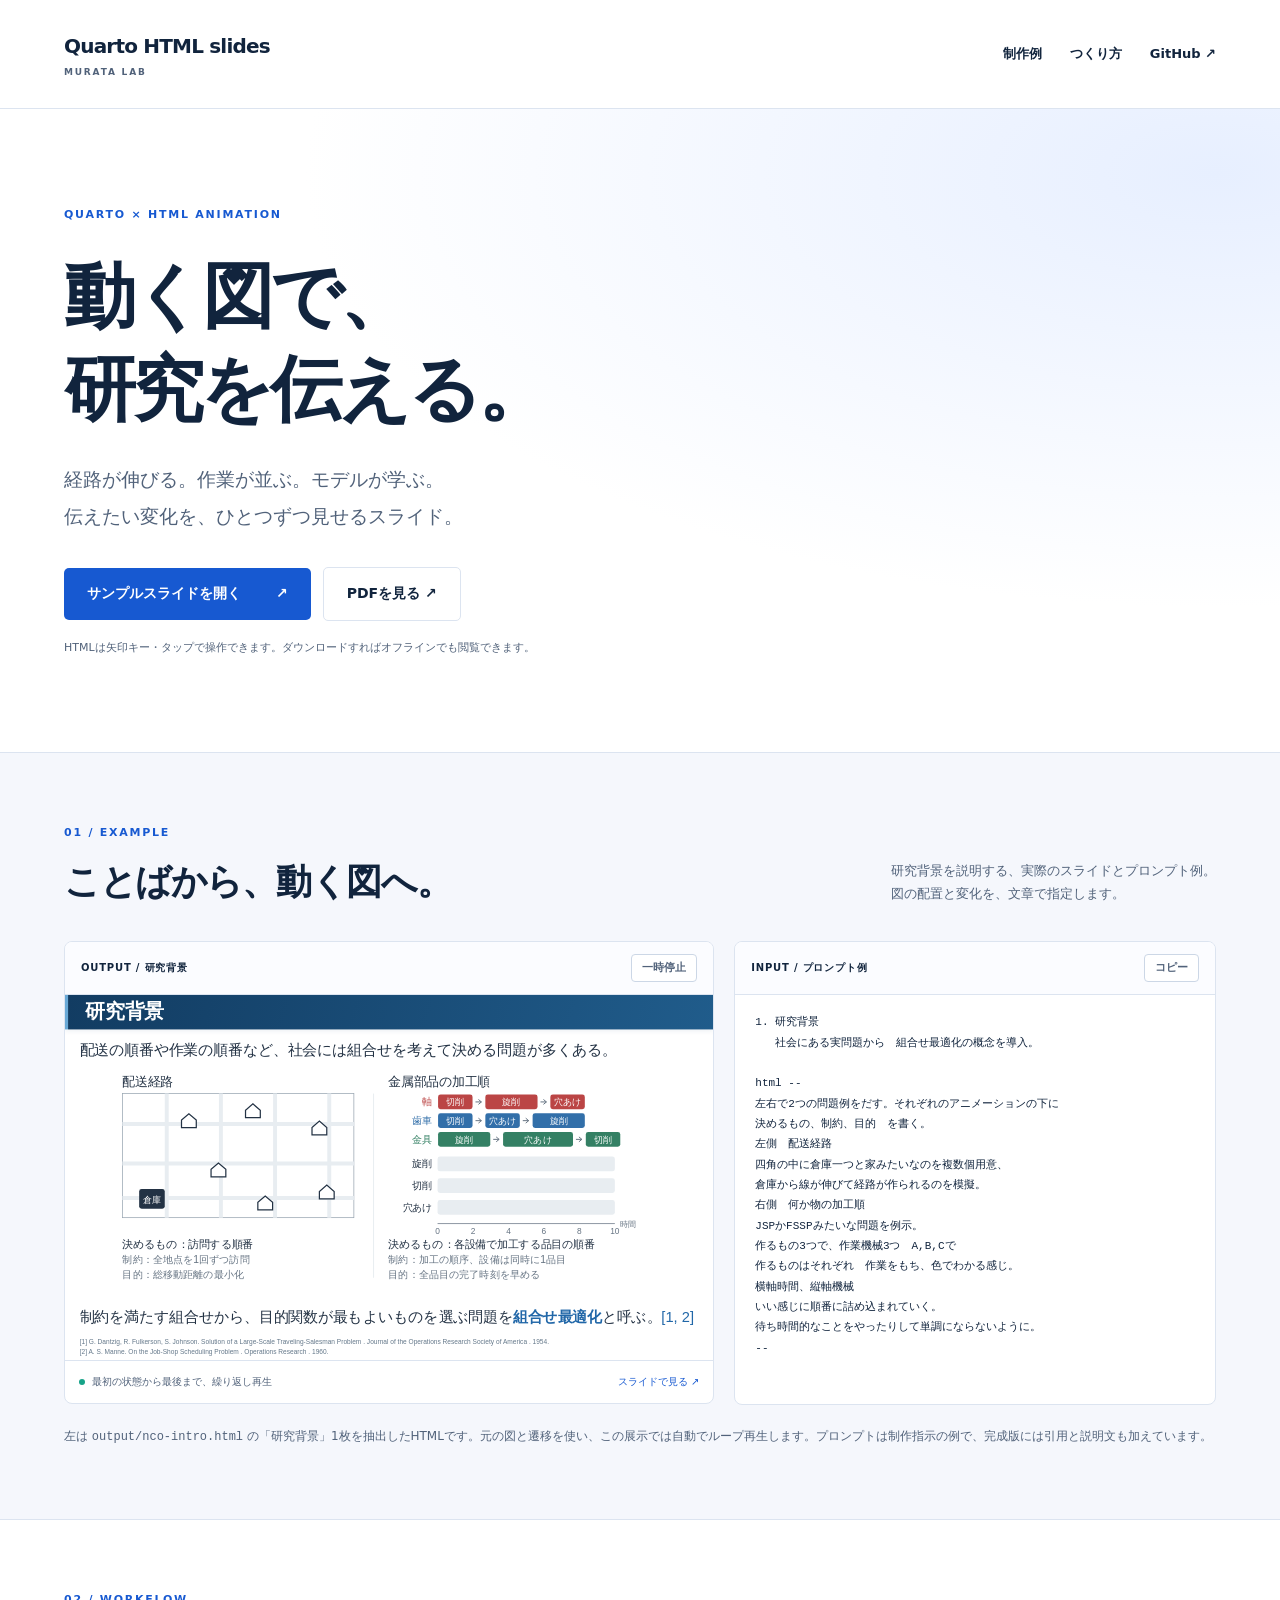
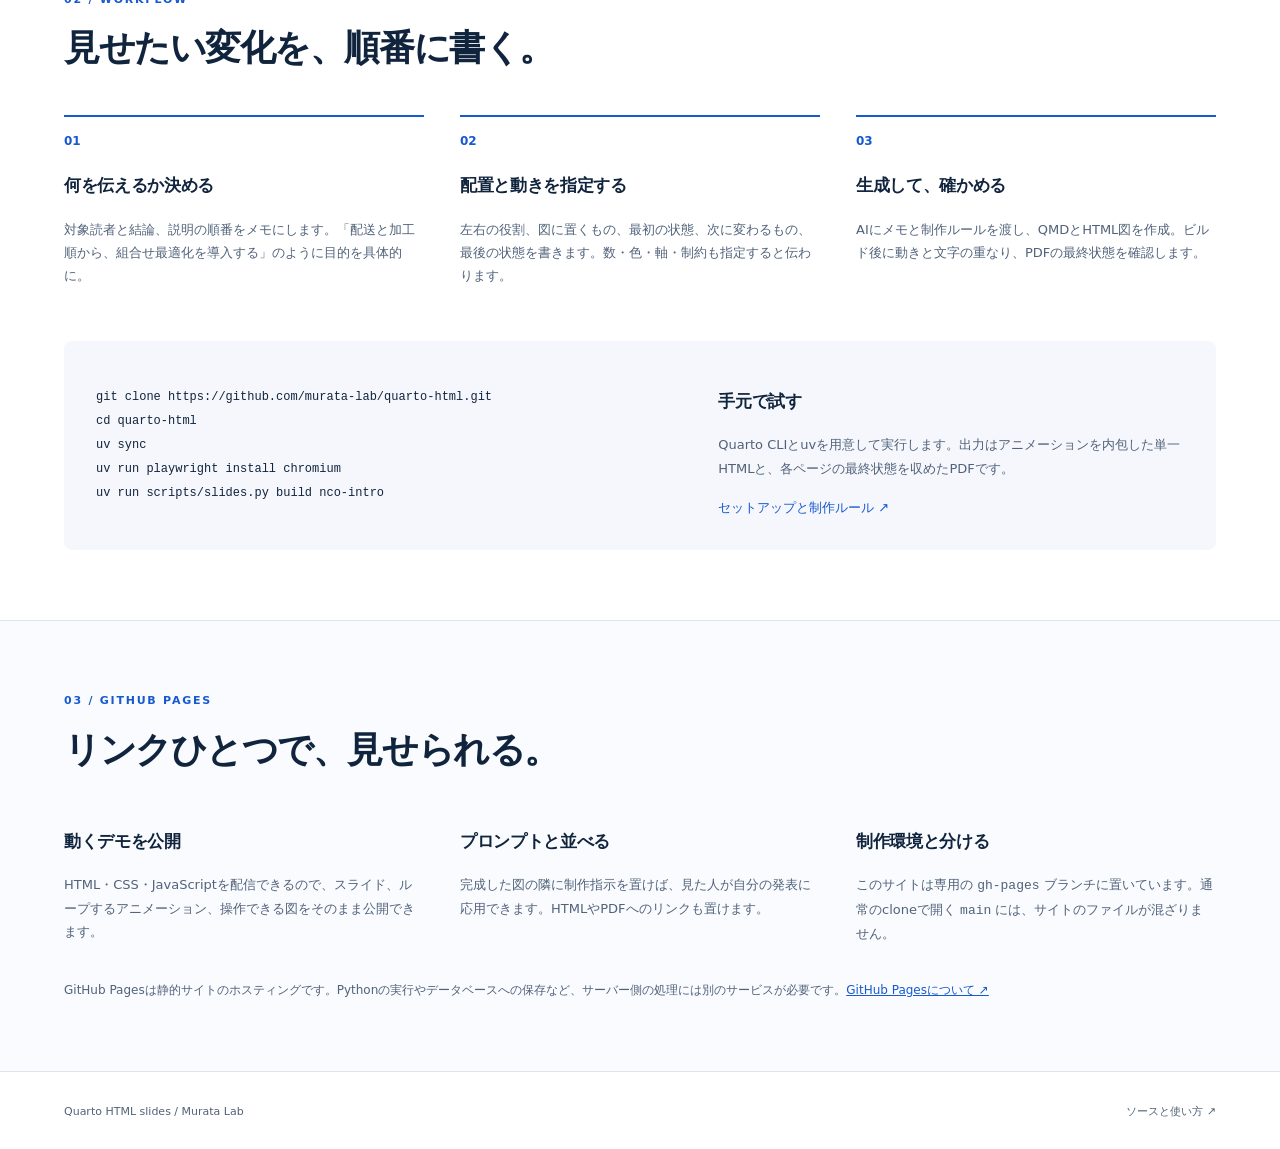
==== index.html @ 29a983b2 "Publish animation examples and slides on GitHub Pages" ====
<!doctype html>
<html lang="ja">
<head>
<meta charset="utf-8"><meta name="viewport" content="width=device-width,initial-scale=1">
<meta name="description" content="QuartoとHTMLでつくる、動く研究発表スライド。実際のアニメーションとプロンプトを並べて紹介します。">
<title>動く図で、研究を伝える。 | Quarto HTML slides</title>
<link rel="stylesheet" href="site.css">
<script src="site.js" defer></script>
</head>
<body>
<header><a class="brand" href="./">Quarto HTML slides<span>MURATA LAB</span></a><nav aria-label="メイン"><a href="#example">制作例</a><a href="#how">つくり方</a><a href="https://github.com/murata-lab/quarto-html">GitHub ↗</a></nav></header>
<main>
<section class="hero">
<div class="eyebrow">QUARTO × HTML ANIMATION</div>
<h1>動く図で、<br>研究を伝える。</h1>
<p class="lead">経路が伸びる。作業が並ぶ。モデルが学ぶ。<br>伝えたい変化を、ひとつずつ見せるスライド。</p>
<div class="links"><a class="primary" href="nco-intro.html">サンプルスライドを開く <span>↗</span></a><a class="secondary" href="nco-intro.pdf">PDFを見る ↗</a></div>
<p class="caption">HTMLは矢印キー・タップで操作できます。ダウンロードすればオフラインでも閲覧できます。</p>
</section>
<section id="example" class="example section">
<div class="section-heading"><div><div class="eyebrow">01 / EXAMPLE</div><h2>ことばから、動く図へ。</h2></div><p>研究背景を説明する、実際のスライドとプロンプト例。<br>図の配置と変化を、文章で指定します。</p></div>
<div class="showcase">
<div class="preview-panel"><div class="panel-label"><span>OUTPUT / 研究背景</span><button id="pause" type="button" aria-pressed="false">一時停止</button></div><div class="preview"><iframe id="demo" src="background.html" title="研究背景：配送経路と加工順のアニメーション" loading="lazy"></iframe></div><div class="preview-caption"><span class="dot"></span><span>最初の状態から最後まで、繰り返し再生</span><a href="nco-intro.html#3/0">スライドで見る ↗</a></div></div>
<div class="prompt-panel"><div class="panel-label"><span>INPUT / プロンプト例</span><button id="copy" type="button">コピー</button></div><pre id="prompt">1. 研究背景
   社会にある実問題から　組合せ最適化の概念を導入。

html --
左右で2つの問題例をだす。それぞれのアニメーションの下に
決めるもの、制約、目的　を書く。
左側　配送経路
四角の中に倉庫一つと家みたいなのを複数個用意、
倉庫から線が伸びて経路が作られるのを模擬。
右側　何か物の加工順
JSPかFSSPみたいな問題を例示。
作るもの3つで、作業機械3つ　A,B,Cで
作るものはそれぞれ　作業をもち、色でわかる感じ。
横軸時間、縦軸機械
いい感じに順番に詰め込まれていく。
待ち時間的なことをやったりして単調にならないように。
--</pre><span id="copy-status" role="status"></span></div>
</div>
<p class="note">左は <code>output/nco-intro.html</code> の「研究背景」1枚を抽出したHTMLです。元の図と遷移を使い、この展示では自動でループ再生します。プロンプトは制作指示の例で、完成版には引用と説明文も加えています。</p>
</section>
<section id="how" class="section how"><div class="eyebrow">02 / WORKFLOW</div><h2>見せたい変化を、順番に書く。</h2><div class="steps"><article><span>01</span><h3>何を伝えるか決める</h3><p>対象読者と結論、説明の順番をメモにします。「配送と加工順から、組合せ最適化を導入する」のように目的を具体的に。</p></article><article><span>02</span><h3>配置と動きを指定する</h3><p>左右の役割、図に置くもの、最初の状態、次に変わるもの、最後の状態を書きます。数・色・軸・制約も指定すると伝わります。</p></article><article><span>03</span><h3>生成して、確かめる</h3><p>AIにメモと制作ルールを渡し、QMDとHTML図を作成。ビルド後に動きと文字の重なり、PDFの最終状態を確認します。</p></article></div><div class="code-row"><pre><code>git clone https://github.com/murata-lab/quarto-html.git
cd quarto-html
uv sync
uv run playwright install chromium
uv run scripts/slides.py build nco-intro</code></pre><div><h3>手元で試す</h3><p>Quarto CLIとuvを用意して実行します。出力はアニメーションを内包した単一HTMLと、各ページの最終状態を収めたPDFです。</p><a href="https://github.com/murata-lab/quarto-html#準備">セットアップと制作ルール ↗</a></div></div></section>
<section class="section hosting"><div class="eyebrow">03 / GITHUB PAGES</div><h2>リンクひとつで、見せられる。</h2><div class="hosting-grid"><article><h3>動くデモを公開</h3><p>HTML・CSS・JavaScriptを配信できるので、スライド、ループするアニメーション、操作できる図をそのまま公開できます。</p></article><article><h3>プロンプトと並べる</h3><p>完成した図の隣に制作指示を置けば、見た人が自分の発表に応用できます。HTMLやPDFへのリンクも置けます。</p></article><article><h3>制作環境と分ける</h3><p>このサイトは専用の <code>gh-pages</code> ブランチに置いています。通常のcloneで開く <code>main</code> には、サイトのファイルが混ざりません。</p></article></div><p class="note">GitHub Pagesは静的サイトのホスティングです。Pythonの実行やデータベースへの保存など、サーバー側の処理には別のサービスが必要です。<a href="https://docs.github.com/en/pages/getting-started-with-github-pages/what-is-github-pages">GitHub Pagesについて ↗</a></p></section>
</main>
<footer><span>Quarto HTML slides / Murata Lab</span><a href="https://github.com/murata-lab/quarto-html">ソースと使い方 ↗</a></footer>
</body></html>
---- site.css ----
:root{color-scheme:light;--ink:#11243d;--muted:#51627a;--blue:#1759d1;--line:#dce4f0;--paper:#f5f7fc}*{box-sizing:border-box}html{scroll-behavior:smooth;scroll-padding-top:24px}body{margin:0;background:#fff;color:var(--ink);font-family:Inter,"Noto Sans JP",system-ui,-apple-system,sans-serif;line-height:1.8}a{color:inherit;text-decoration:none}a:hover{text-decoration:underline}button{font:inherit;cursor:pointer}a:focus-visible,button:focus-visible{outline:3px solid #2087d0;outline-offset:4px}header,main,footer{max-width:1504px;margin:auto}header{display:flex;justify-content:space-between;align-items:center;padding:28px 64px;border-bottom:1px solid var(--line)}.brand{font-weight:750;letter-spacing:-.04em;font-size:20px}.brand span{display:block;font-size:9px;letter-spacing:.2em;color:var(--muted)}nav{display:flex;gap:28px;font-size:13px;font-weight:600}.hero{padding:96px 64px 84px;background:radial-gradient(ellipse at 95% 10%,#e7efff,transparent 53%)}.eyebrow{font-size:11px;letter-spacing:.16em;color:var(--blue);font-weight:750}.hero h1{font-size:clamp(44px,5.6vw,78px);line-height:1.3;letter-spacing:-.055em;margin:25px 0}.lead{font-size:19px;color:var(--muted);line-height:1.95}.links{display:flex;gap:12px;margin-top:32px;align-items:center}.primary,.secondary{display:inline-flex;align-items:center;gap:35px;padding:13px 23px;border-radius:5px;font-size:14px;font-weight:650}.primary{background:var(--blue);color:white}.secondary{border:1px solid var(--line);background:white}.caption{font-size:11px;color:var(--muted);margin-top:17px}.section{padding:70px 64px;border-top:1px solid var(--line)}h2{font-size:clamp(25px,3vw,36px);letter-spacing:-.04em;line-height:1.5;margin:12px 0 32px}.section-heading{display:flex;justify-content:space-between;align-items:center;gap:24px}.section-heading p{font-size:13px;color:var(--muted)}.example{background:var(--paper)}.showcase{display:grid;grid-template-columns:minmax(0,1.35fr) minmax(0,1fr);gap:20px;align-items:start}.preview-panel,.prompt-panel{border:1px solid var(--line);border-radius:8px;overflow:hidden;background:white;min-width:0}.panel-label{padding:12px 16px;display:flex;justify-content:space-between;align-items:center;background:#fbfcff;border-bottom:1px solid var(--line);font-size:10px;font-weight:700;letter-spacing:.08em;min-height:53px}.panel-label button{border:1px solid #ccd7e6;background:white;color:var(--muted);padding:3px 10px;border-radius:4px;font-size:11px;letter-spacing:0}.preview{aspect-ratio:16/9;background:white}.preview iframe{width:100%;height:100%;border:0;display:block}.preview-caption{border-top:1px solid var(--line);padding:12px 14px;font-size:10px;color:var(--muted);display:flex;align-items:center;gap:7px;flex-wrap:wrap}.preview-caption a{margin-left:auto;color:var(--blue)}.dot{width:6px;height:6px;border-radius:50%;background:#16a388}.prompt-panel pre{padding:17px 20px;margin:0;font-family:ui-monospace,"Noto Sans JP",monospace;font-size:11px;line-height:1.85;white-space:pre-wrap;overflow-wrap:anywhere}.prompt-panel [role=status]{font-size:11px;padding:0 20px;color:var(--blue)}.note{font-size:12px;color:var(--muted);margin:20px 0 0;line-height:1.9}.note a{color:var(--blue);text-decoration:underline}.steps{display:grid;grid-template-columns:repeat(3,1fr);gap:36px;margin:40px 0}.steps article>span{font-size:12px;color:var(--blue);font-weight:750;border-top:2px solid var(--blue);display:block;padding-top:14px}h3{font-size:17px;letter-spacing:-.02em}article p,.code-row p{font-size:13px;color:var(--muted)}.code-row{display:grid;grid-template-columns:1.25fr 1fr;gap:40px;align-items:center;background:var(--paper);border-radius:8px;padding:28px 32px}.code-row pre{font-size:12px;white-space:pre-wrap;overflow-wrap:anywhere;margin:0;line-height:2}.code-row a{font-size:13px;color:var(--blue)}.hosting{background:#f9fbfe}.hosting-grid{display:grid;grid-template-columns:repeat(3,1fr);gap:36px}footer{display:flex;justify-content:space-between;padding:30px 64px;color:var(--muted);font-size:11px;border-top:1px solid var(--line)}@media(min-width:1600px){.showcase{grid-template-columns:1.6fr 1fr}}@media(max-width:1000px){header{padding:22px 28px}.hero,.section{padding:56px 28px}.showcase{grid-template-columns:1fr}.prompt-panel pre{font-size:12px}.section-heading{display:block}.steps,.hosting-grid{gap:22px}.code-row{grid-template-columns:1fr;gap:16px}.caption{max-width:500px}}@media(max-width:600px){header{padding:18px 20px}.brand{font-size:16px}nav{gap:15px;font-size:11px}nav a:nth-child(2){display:none}.hero,.section{padding:44px 20px}.hero h1{font-size:44px}.lead{font-size:15px}.links{align-items:stretch;flex-direction:column;max-width:320px}.links a{justify-content:space-between}.steps,.hosting-grid{grid-template-columns:1fr;gap:16px}.steps{margin:25px 0}.steps article p{margin-bottom:0}.code-row{padding:20px}.code-row pre{font-size:10px}.panel-label{padding:10px 12px}.preview-caption{font-size:9px}.prompt-panel pre{font-size:11px;padding:16px}footer{padding:24px 20px;gap:20px}.section-heading p br{display:none}}@media(prefers-reduced-motion:reduce){html{scroll-behavior:auto}}
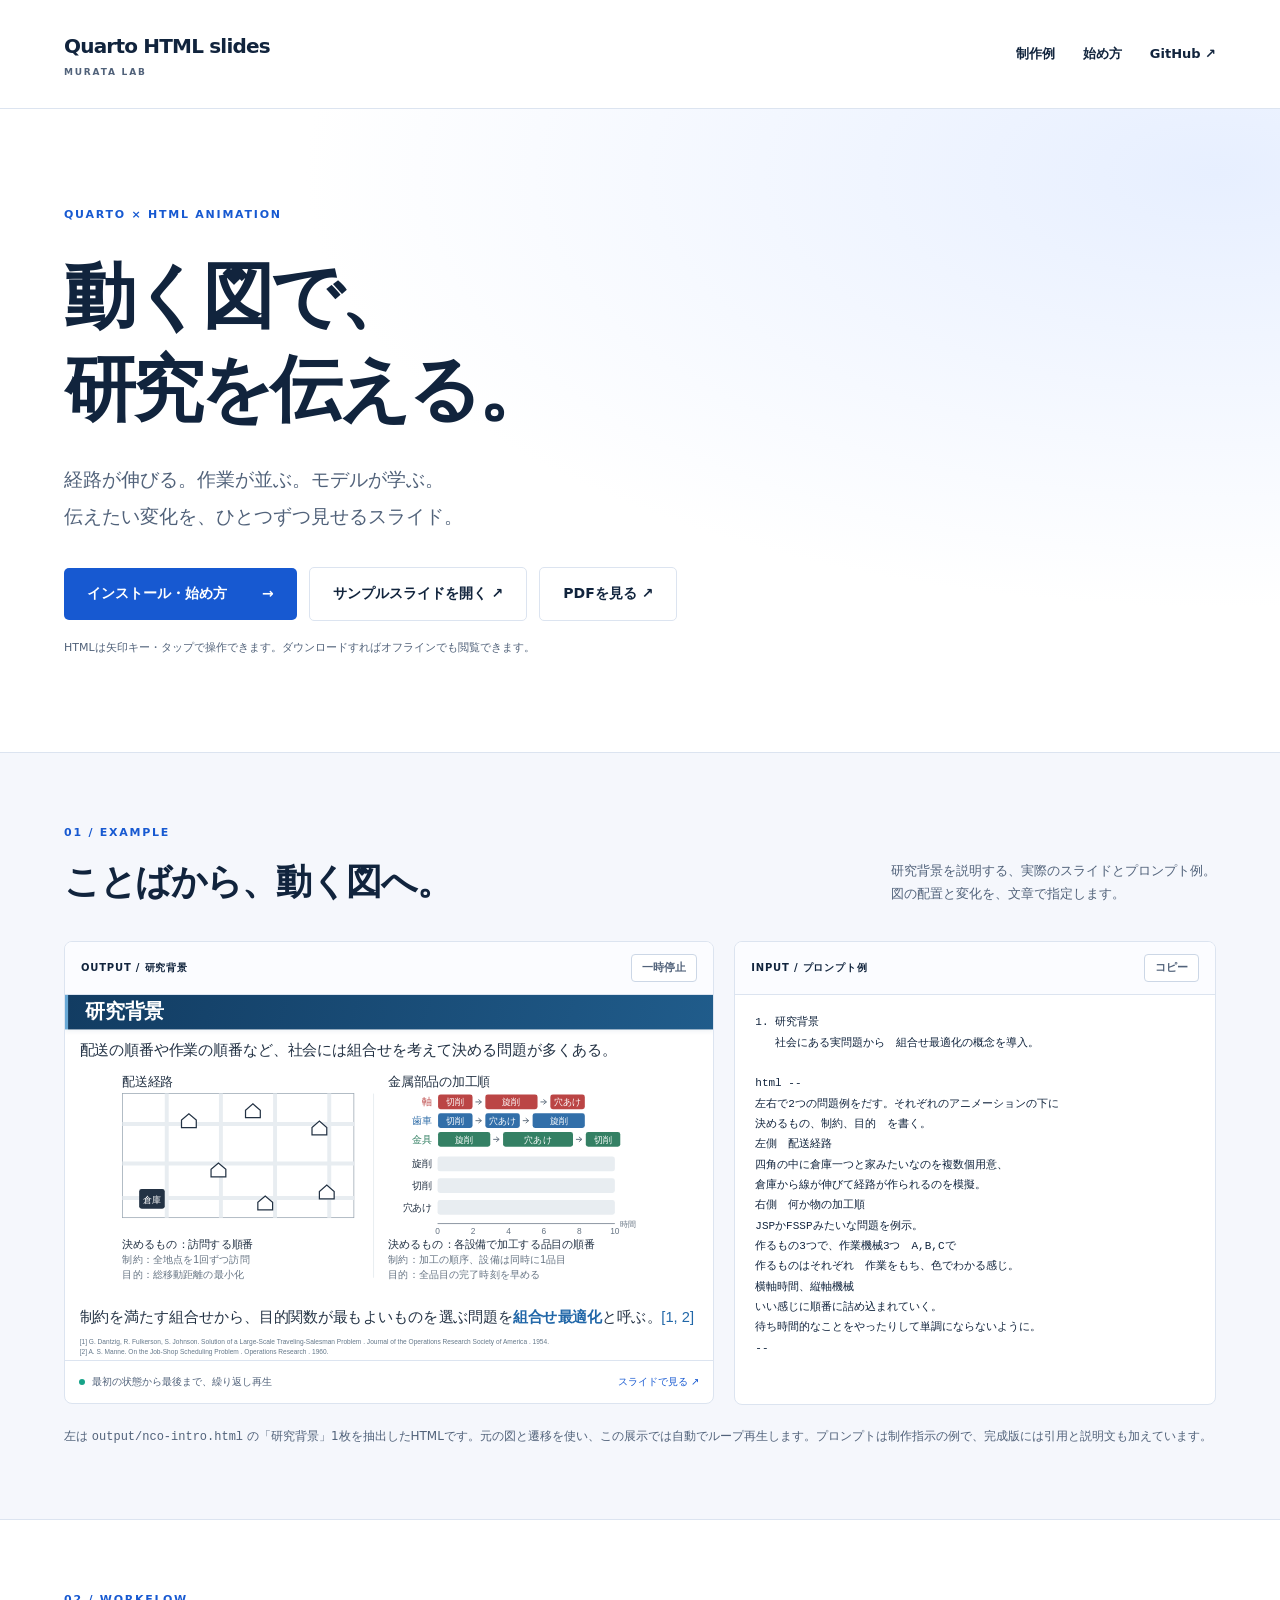
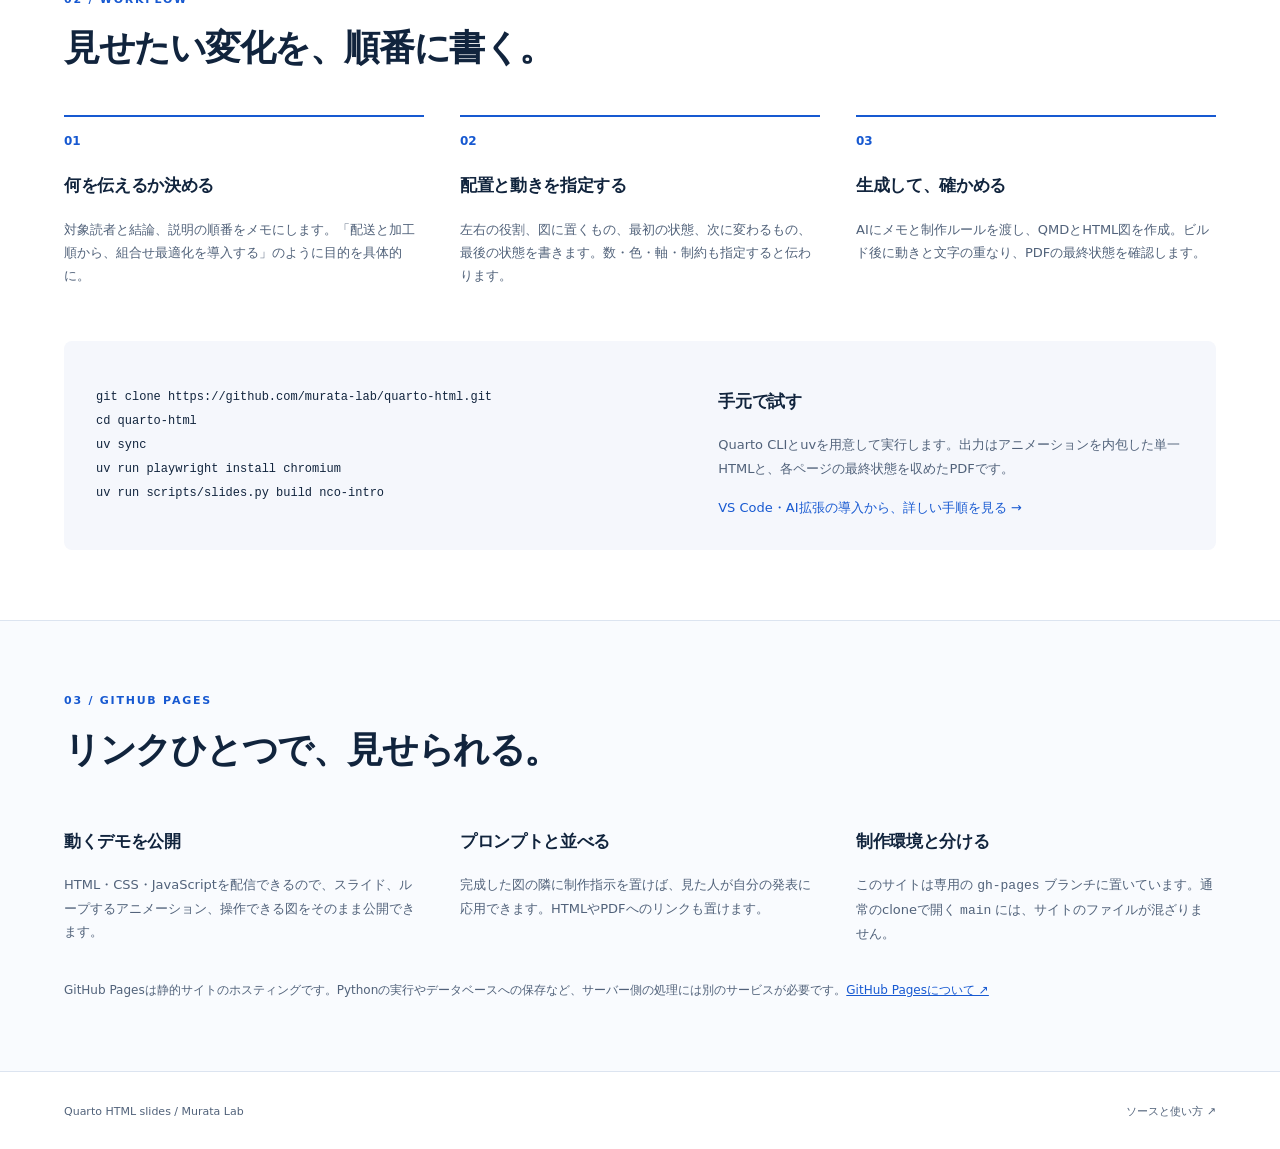
==== commit d0f77913: "Add expandable installation and getting started guide" ====
--- a/index.html
+++ b/index.html
@@ -8,13 +8,13 @@
 <script src="site.js" defer></script>
 </head>
 <body>
-<header><a class="brand" href="./">Quarto HTML slides<span>MURATA LAB</span></a><nav aria-label="メイン"><a href="#example">制作例</a><a href="#how">つくり方</a><a href="https://github.com/murata-lab/quarto-html">GitHub ↗</a></nav></header>
+<header><a class="brand" href="./">Quarto HTML slides<span>MURATA LAB</span></a><nav aria-label="メイン"><a href="#example">制作例</a><a href="getting-started.html">始め方</a><a href="https://github.com/murata-lab/quarto-html">GitHub ↗</a></nav></header>
 <main>
 <section class="hero">
 <div class="eyebrow">QUARTO × HTML ANIMATION</div>
 <h1>動く図で、<br>研究を伝える。</h1>
 <p class="lead">経路が伸びる。作業が並ぶ。モデルが学ぶ。<br>伝えたい変化を、ひとつずつ見せるスライド。</p>
-<div class="links"><a class="primary" href="nco-intro.html">サンプルスライドを開く <span>↗</span></a><a class="secondary" href="nco-intro.pdf">PDFを見る ↗</a></div>
+<div class="links"><a class="primary" href="getting-started.html">インストール・始め方 <span>→</span></a><a class="secondary" href="nco-intro.html">サンプルスライドを開く ↗</a><a class="secondary" href="nco-intro.pdf">PDFを見る ↗</a></div>
 <p class="caption">HTMLは矢印キー・タップで操作できます。ダウンロードすればオフラインでも閲覧できます。</p>
 </section>
 <section id="example" class="example section">
@@ -45,7 +45,7 @@
 cd quarto-html
 uv sync
 uv run playwright install chromium
-uv run scripts/slides.py build nco-intro</code></pre><div><h3>手元で試す</h3><p>Quarto CLIとuvを用意して実行します。出力はアニメーションを内包した単一HTMLと、各ページの最終状態を収めたPDFです。</p><a href="https://github.com/murata-lab/quarto-html#準備">セットアップと制作ルール ↗</a></div></div></section>
+uv run scripts/slides.py build nco-intro</code></pre><div><h3>手元で試す</h3><p>Quarto CLIとuvを用意して実行します。出力はアニメーションを内包した単一HTMLと、各ページの最終状態を収めたPDFです。</p><a href="getting-started.html">VS Code・AI拡張の導入から、詳しい手順を見る →</a></div></div></section>
 <section class="section hosting"><div class="eyebrow">03 / GITHUB PAGES</div><h2>リンクひとつで、見せられる。</h2><div class="hosting-grid"><article><h3>動くデモを公開</h3><p>HTML・CSS・JavaScriptを配信できるので、スライド、ループするアニメーション、操作できる図をそのまま公開できます。</p></article><article><h3>プロンプトと並べる</h3><p>完成した図の隣に制作指示を置けば、見た人が自分の発表に応用できます。HTMLやPDFへのリンクも置けます。</p></article><article><h3>制作環境と分ける</h3><p>このサイトは専用の <code>gh-pages</code> ブランチに置いています。通常のcloneで開く <code>main</code> には、サイトのファイルが混ざりません。</p></article></div><p class="note">GitHub Pagesは静的サイトのホスティングです。Pythonの実行やデータベースへの保存など、サーバー側の処理には別のサービスが必要です。<a href="https://docs.github.com/en/pages/getting-started-with-github-pages/what-is-github-pages">GitHub Pagesについて ↗</a></p></section>
 </main>
 <footer><span>Quarto HTML slides / Murata Lab</span><a href="https://github.com/murata-lab/quarto-html">ソースと使い方 ↗</a></footer>
--- a/site.css
+++ b/site.css
@@ -1 +1 @@
-:root{color-scheme:light;--ink:#11243d;--muted:#51627a;--blue:#1759d1;--line:#dce4f0;--paper:#f5f7fc}*{box-sizing:border-box}html{scroll-behavior:smooth;scroll-padding-top:24px}body{margin:0;background:#fff;color:var(--ink);font-family:Inter,"Noto Sans JP",system-ui,-apple-system,sans-serif;line-height:1.8}a{color:inherit;text-decoration:none}a:hover{text-decoration:underline}button{font:inherit;cursor:pointer}a:focus-visible,button:focus-visible{outline:3px solid #2087d0;outline-offset:4px}header,main,footer{max-width:1504px;margin:auto}header{display:flex;justify-content:space-between;align-items:center;padding:28px 64px;border-bottom:1px solid var(--line)}.brand{font-weight:750;letter-spacing:-.04em;font-size:20px}.brand span{display:block;font-size:9px;letter-spacing:.2em;color:var(--muted)}nav{display:flex;gap:28px;font-size:13px;font-weight:600}.hero{padding:96px 64px 84px;background:radial-gradient(ellipse at 95% 10%,#e7efff,transparent 53%)}.eyebrow{font-size:11px;letter-spacing:.16em;color:var(--blue);font-weight:750}.hero h1{font-size:clamp(44px,5.6vw,78px);line-height:1.3;letter-spacing:-.055em;margin:25px 0}.lead{font-size:19px;color:var(--muted);line-height:1.95}.links{display:flex;gap:12px;margin-top:32px;align-items:center}.primary,.secondary{display:inline-flex;align-items:center;gap:35px;padding:13px 23px;border-radius:5px;font-size:14px;font-weight:650}.primary{background:var(--blue);color:white}.secondary{border:1px solid var(--line);background:white}.caption{font-size:11px;color:var(--muted);margin-top:17px}.section{padding:70px 64px;border-top:1px solid var(--line)}h2{font-size:clamp(25px,3vw,36px);letter-spacing:-.04em;line-height:1.5;margin:12px 0 32px}.section-heading{display:flex;justify-content:space-between;align-items:center;gap:24px}.section-heading p{font-size:13px;color:var(--muted)}.example{background:var(--paper)}.showcase{display:grid;grid-template-columns:minmax(0,1.35fr) minmax(0,1fr);gap:20px;align-items:start}.preview-panel,.prompt-panel{border:1px solid var(--line);border-radius:8px;overflow:hidden;background:white;min-width:0}.panel-label{padding:12px 16px;display:flex;justify-content:space-between;align-items:center;background:#fbfcff;border-bottom:1px solid var(--line);font-size:10px;font-weight:700;letter-spacing:.08em;min-height:53px}.panel-label button{border:1px solid #ccd7e6;background:white;color:var(--muted);padding:3px 10px;border-radius:4px;font-size:11px;letter-spacing:0}.preview{aspect-ratio:16/9;background:white}.preview iframe{width:100%;height:100%;border:0;display:block}.preview-caption{border-top:1px solid var(--line);padding:12px 14px;font-size:10px;color:var(--muted);display:flex;align-items:center;gap:7px;flex-wrap:wrap}.preview-caption a{margin-left:auto;color:var(--blue)}.dot{width:6px;height:6px;border-radius:50%;background:#16a388}.prompt-panel pre{padding:17px 20px;margin:0;font-family:ui-monospace,"Noto Sans JP",monospace;font-size:11px;line-height:1.85;white-space:pre-wrap;overflow-wrap:anywhere}.prompt-panel [role=status]{font-size:11px;padding:0 20px;color:var(--blue)}.note{font-size:12px;color:var(--muted);margin:20px 0 0;line-height:1.9}.note a{color:var(--blue);text-decoration:underline}.steps{display:grid;grid-template-columns:repeat(3,1fr);gap:36px;margin:40px 0}.steps article>span{font-size:12px;color:var(--blue);font-weight:750;border-top:2px solid var(--blue);display:block;padding-top:14px}h3{font-size:17px;letter-spacing:-.02em}article p,.code-row p{font-size:13px;color:var(--muted)}.code-row{display:grid;grid-template-columns:1.25fr 1fr;gap:40px;align-items:center;background:var(--paper);border-radius:8px;padding:28px 32px}.code-row pre{font-size:12px;white-space:pre-wrap;overflow-wrap:anywhere;margin:0;line-height:2}.code-row a{font-size:13px;color:var(--blue)}.hosting{background:#f9fbfe}.hosting-grid{display:grid;grid-template-columns:repeat(3,1fr);gap:36px}footer{display:flex;justify-content:space-between;padding:30px 64px;color:var(--muted);font-size:11px;border-top:1px solid var(--line)}@media(min-width:1600px){.showcase{grid-template-columns:1.6fr 1fr}}@media(max-width:1000px){header{padding:22px 28px}.hero,.section{padding:56px 28px}.showcase{grid-template-columns:1fr}.prompt-panel pre{font-size:12px}.section-heading{display:block}.steps,.hosting-grid{gap:22px}.code-row{grid-template-columns:1fr;gap:16px}.caption{max-width:500px}}@media(max-width:600px){header{padding:18px 20px}.brand{font-size:16px}nav{gap:15px;font-size:11px}nav a:nth-child(2){display:none}.hero,.section{padding:44px 20px}.hero h1{font-size:44px}.lead{font-size:15px}.links{align-items:stretch;flex-direction:column;max-width:320px}.links a{justify-content:space-between}.steps,.hosting-grid{grid-template-columns:1fr;gap:16px}.steps{margin:25px 0}.steps article p{margin-bottom:0}.code-row{padding:20px}.code-row pre{font-size:10px}.panel-label{padding:10px 12px}.preview-caption{font-size:9px}.prompt-panel pre{font-size:11px;padding:16px}footer{padding:24px 20px;gap:20px}.section-heading p br{display:none}}@media(prefers-reduced-motion:reduce){html{scroll-behavior:auto}}
+:root{color-scheme:light;--ink:#11243d;--muted:#51627a;--blue:#1759d1;--line:#dce4f0;--paper:#f5f7fc}*{box-sizing:border-box}html{scroll-behavior:smooth;scroll-padding-top:24px}body{margin:0;background:#fff;color:var(--ink);font-family:Inter,"Noto Sans JP",system-ui,-apple-system,sans-serif;line-height:1.8}a{color:inherit;text-decoration:none}a:hover{text-decoration:underline}button{font:inherit;cursor:pointer}a:focus-visible,button:focus-visible{outline:3px solid #2087d0;outline-offset:4px}header,main,footer{max-width:1504px;margin:auto}header{display:flex;justify-content:space-between;align-items:center;padding:28px 64px;border-bottom:1px solid var(--line)}.brand{font-weight:750;letter-spacing:-.04em;font-size:20px}.brand span{display:block;font-size:9px;letter-spacing:.2em;color:var(--muted)}nav{display:flex;gap:28px;font-size:13px;font-weight:600}.hero{padding:96px 64px 84px;background:radial-gradient(ellipse at 95% 10%,#e7efff,transparent 53%)}.eyebrow{font-size:11px;letter-spacing:.16em;color:var(--blue);font-weight:750}.hero h1{font-size:clamp(44px,5.6vw,78px);line-height:1.3;letter-spacing:-.055em;margin:25px 0}.lead{font-size:19px;color:var(--muted);line-height:1.95}.links{display:flex;gap:12px;margin-top:32px;align-items:center}.primary,.secondary{display:inline-flex;align-items:center;gap:35px;padding:13px 23px;border-radius:5px;font-size:14px;font-weight:650}.primary{background:var(--blue);color:white}.secondary{border:1px solid var(--line);background:white}.caption{font-size:11px;color:var(--muted);margin-top:17px}.section{padding:70px 64px;border-top:1px solid var(--line)}h2{font-size:clamp(25px,3vw,36px);letter-spacing:-.04em;line-height:1.5;margin:12px 0 32px}.section-heading{display:flex;justify-content:space-between;align-items:center;gap:24px}.section-heading p{font-size:13px;color:var(--muted)}.example{background:var(--paper)}.showcase{display:grid;grid-template-columns:minmax(0,1.35fr) minmax(0,1fr);gap:20px;align-items:start}.preview-panel,.prompt-panel{border:1px solid var(--line);border-radius:8px;overflow:hidden;background:white;min-width:0}.panel-label{padding:12px 16px;display:flex;justify-content:space-between;align-items:center;background:#fbfcff;border-bottom:1px solid var(--line);font-size:10px;font-weight:700;letter-spacing:.08em;min-height:53px}.panel-label button{border:1px solid #ccd7e6;background:white;color:var(--muted);padding:3px 10px;border-radius:4px;font-size:11px;letter-spacing:0}.preview{aspect-ratio:16/9;background:white}.preview iframe{width:100%;height:100%;border:0;display:block}.preview-caption{border-top:1px solid var(--line);padding:12px 14px;font-size:10px;color:var(--muted);display:flex;align-items:center;gap:7px;flex-wrap:wrap}.preview-caption a{margin-left:auto;color:var(--blue)}.dot{width:6px;height:6px;border-radius:50%;background:#16a388}.prompt-panel pre{padding:17px 20px;margin:0;font-family:ui-monospace,"Noto Sans JP",monospace;font-size:11px;line-height:1.85;white-space:pre-wrap;overflow-wrap:anywhere}.prompt-panel [role=status]{font-size:11px;padding:0 20px;color:var(--blue)}.note{font-size:12px;color:var(--muted);margin:20px 0 0;line-height:1.9}.note a{color:var(--blue);text-decoration:underline}.steps{display:grid;grid-template-columns:repeat(3,1fr);gap:36px;margin:40px 0}.steps article>span{font-size:12px;color:var(--blue);font-weight:750;border-top:2px solid var(--blue);display:block;padding-top:14px}h3{font-size:17px;letter-spacing:-.02em}article p,.code-row p{font-size:13px;color:var(--muted)}.code-row{display:grid;grid-template-columns:1.25fr 1fr;gap:40px;align-items:center;background:var(--paper);border-radius:8px;padding:28px 32px}.code-row pre{font-size:12px;white-space:pre-wrap;overflow-wrap:anywhere;margin:0;line-height:2}.code-row a{font-size:13px;color:var(--blue)}.hosting{background:#f9fbfe}.hosting-grid{display:grid;grid-template-columns:repeat(3,1fr);gap:36px}footer{display:flex;justify-content:space-between;padding:30px 64px;color:var(--muted);font-size:11px;border-top:1px solid var(--line)}@media(min-width:1600px){.showcase{grid-template-columns:1.6fr 1fr}}@media(max-width:1000px){header{padding:22px 28px}.hero,.section{padding:56px 28px}.showcase{grid-template-columns:1fr}.prompt-panel pre{font-size:12px}.section-heading{display:block}.steps,.hosting-grid{gap:22px}.code-row{grid-template-columns:1fr;gap:16px}.caption{max-width:500px}}@media(max-width:600px){header{padding:18px 20px}.brand{font-size:16px}nav{gap:15px;font-size:11px}nav a:first-child{display:none}.hero,.section{padding:44px 20px}.hero h1{font-size:44px}.lead{font-size:15px}.links{align-items:stretch;flex-direction:column;max-width:320px}.links a{justify-content:space-between}.steps,.hosting-grid{grid-template-columns:1fr;gap:16px}.steps{margin:25px 0}.steps article p{margin-bottom:0}.code-row{padding:20px}.code-row pre{font-size:10px}.panel-label{padding:10px 12px}.preview-caption{font-size:9px}.prompt-panel pre{font-size:11px;padding:16px}footer{padding:24px 20px;gap:20px}.section-heading p br{display:none}}@media(prefers-reduced-motion:reduce){html{scroll-behavior:auto}}
